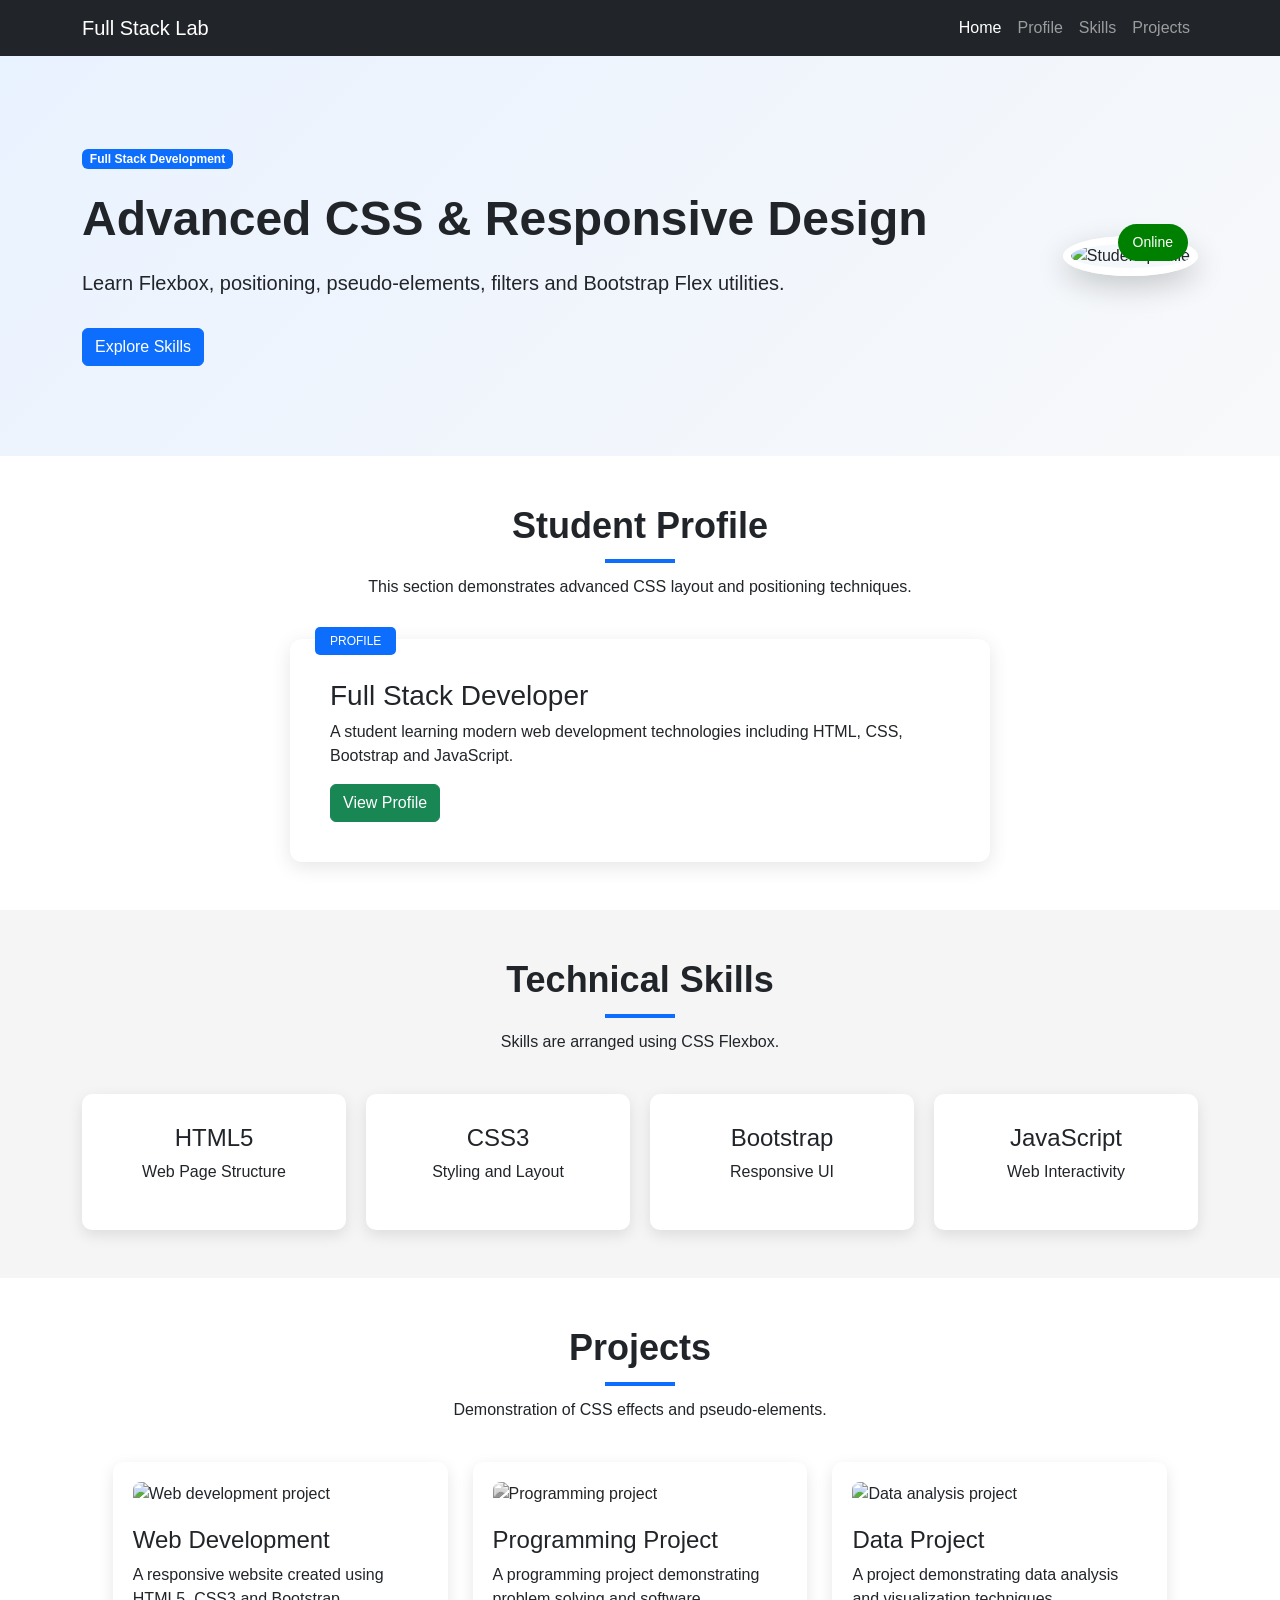
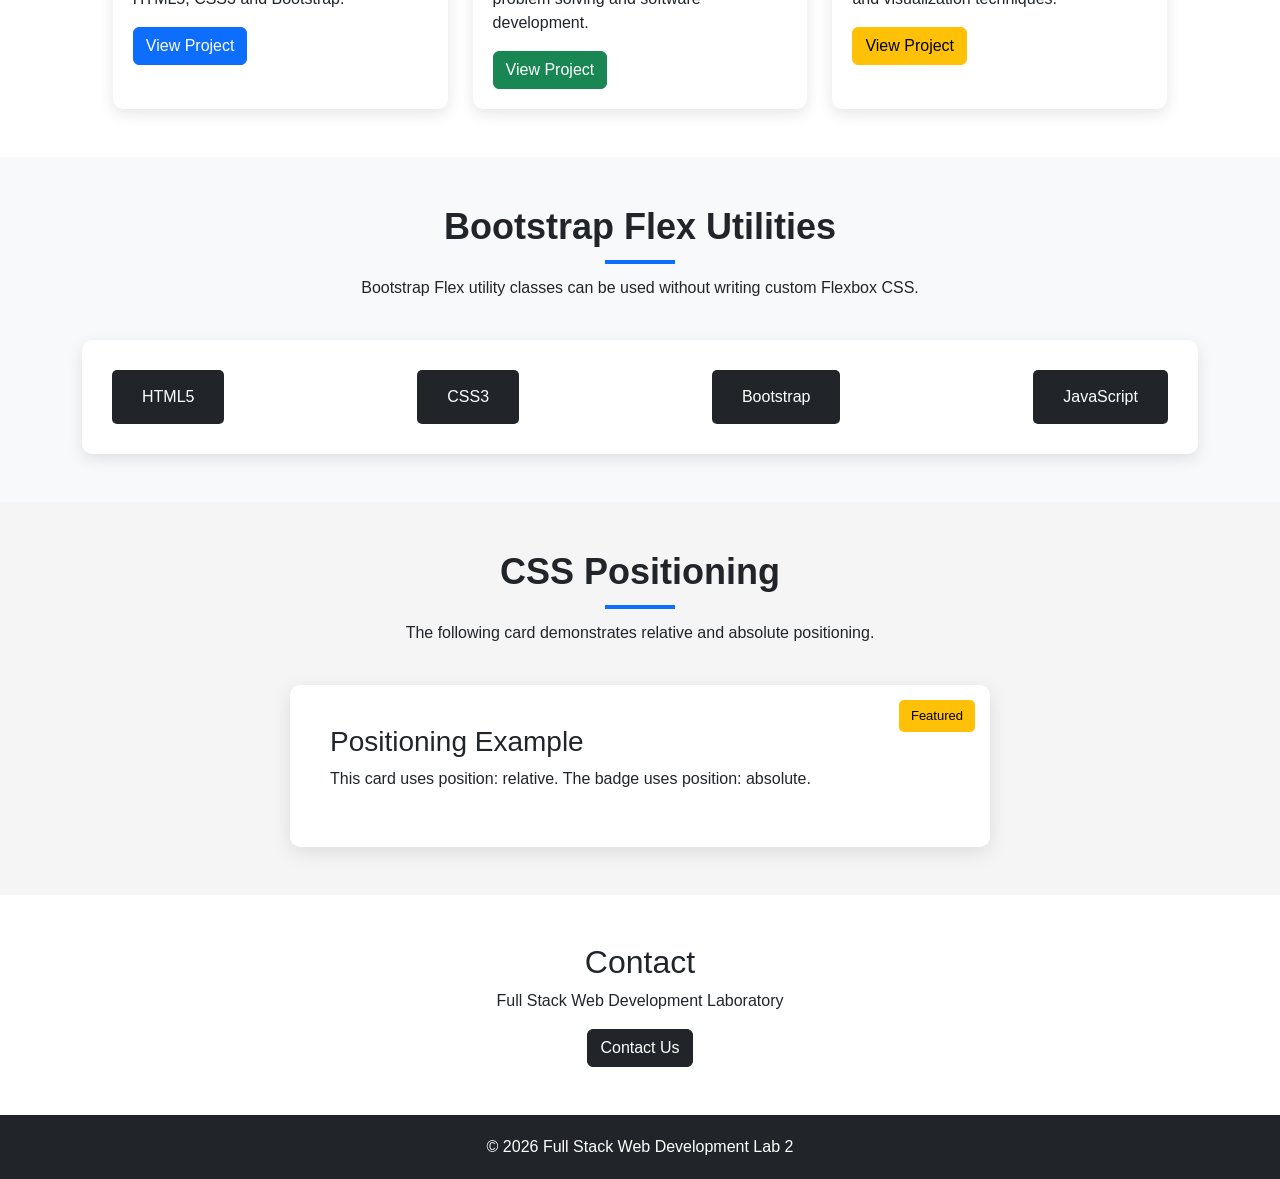
==== Lab02/index.html @ 1b422f26 "feat: complete Lab 2 advanced CSS and Bootstrap flex utilities Adds the Lab 02 project: responsive p" ====
<!DOCTYPE html>
<html lang="en">
<head>
    <meta charset="UTF-8">
    <meta name="viewport"
          content="width=device-width, initial-scale=1.0">
    <title>Advanced CSS - Full Stack Lab 2</title>

    <!-- Bootstrap CSS -->
    <link
        href="https://cdn.jsdelivr.net/npm/bootstrap@5.3.3/dist/css/bootstrap.min.css"
        rel="stylesheet">

    <!-- Custom CSS -->
    <link rel="stylesheet" href="style.css">
</head>
<body>

    <!-- ================= NAVIGATION BAR ================= -->
    <nav class="navbar navbar-expand-lg navbar-dark bg-dark sticky-top">
        <div class="container">
            <a class="navbar-brand" href="#">
                Full Stack Lab
            </a>
            <button
                class="navbar-toggler"
                type="button"
                data-bs-toggle="collapse"
                data-bs-target="#navbarMenu"
                aria-controls="navbarMenu"
                aria-expanded="false"
                aria-label="Toggle navigation">
                <span class="navbar-toggler-icon"></span>
            </button>
            <div
                class="collapse navbar-collapse"
                id="navbarMenu">
                <ul class="navbar-nav ms-auto">
                    <li class="nav-item">
                        <a class="nav-link active" href="#">
                            Home
                        </a>
                    </li>
                    <li class="nav-item">
                        <a class="nav-link" href="#profile">
                            Profile
                        </a>
                    </li>
                    <li class="nav-item">
                        <a class="nav-link" href="#skills">
                            Skills
                        </a>
                    </li>
                    <li class="nav-item">
                        <a class="nav-link" href="#projects">
                            Projects
                        </a>
                    </li>
                </ul>
            </div>
        </div>
    </nav>

    <!-- ================= HERO SECTION ================= -->
    <section class="hero-section">
        <div class="container">
            <div class="hero-content">
                <div>
                    <span class="badge bg-primary">
                        Full Stack Development
                    </span>
                    <h1>
                        Advanced CSS &amp; Responsive Design
                    </h1>
                    <p>
                        Learn Flexbox, positioning, pseudo-elements,
                        filters and Bootstrap Flex utilities.
                    </p>
                    <a href="#skills"
                       class="btn btn-primary">
                        Explore Skills
                    </a>
                </div>
                <div class="profile-image-container">
                    <img
                        src="https://images.unsplash.com/photo-1494790108377-be9c29b29330?auto=format&fit=crop&w=500&q=80"
                        alt="Student profile"
                        class="profile-image">

                    <span class="online-badge">
                        Online
                    </span>
                </div>
            </div>
        </div>
    </section>

    <!-- ================= PROFILE SECTION ================= -->
    <section id="profile" class="py-5">
        <div class="container">
            <div class="section-heading">
                <h2>Student Profile</h2>
                <p>
                    This section demonstrates advanced CSS layout
                    and positioning techniques.
                </p>
            </div>
            <div class="profile-card">
                <h3>Full Stack Developer</h3>
                <p>
                    A student learning modern web development
                    technologies including HTML, CSS, Bootstrap
                    and JavaScript.
                </p>
                <button class="btn btn-success">
                    View Profile
                </button>
            </div>
        </div>
    </section>

    <!-- ================= SKILLS SECTION ================= -->
    <section id="skills" class="skills-section py-5">
        <div class="container">
            <div class="section-heading">
                <h2>Technical Skills</h2>
                <p>
                    Skills are arranged using CSS Flexbox.
                </p>
            </div>

            <!-- CSS Flexbox -->
            <div class="skills-container">
                <div class="skill-box">
                    <h4>HTML5</h4>
                    <p>Web Page Structure</p>
                </div>
                <div class="skill-box">
                    <h4>CSS3</h4>
                    <p>Styling and Layout</p>
                </div>
                <div class="skill-box">
                    <h4>Bootstrap</h4>
                    <p>Responsive UI</p>
                </div>
                <div class="skill-box">
                    <h4>JavaScript</h4>
                    <p>Web Interactivity</p>
                </div>
            </div>
        </div>
    </section>

    <!-- ================= PROJECTS SECTION ================= -->
    <section id="projects" class="py-5">
        <div class="container">
            <div class="section-heading">
                <h2>Projects</h2>
                <p>
                    Demonstration of CSS effects and pseudo-elements.
                </p>
            </div>
            <div class="project-container">

                <!-- Project 1 -->
                <div class="project-card">
                    <div class="project-image">
                        <img
                            src="https://images.unsplash.com/photo-1498050108023-c5249f4df085?auto=format&fit=crop&w=600&q=80"
                            alt="Web development project">
                    </div>
                    <h4>Web Development</h4>
                    <p>
                        A responsive website created using HTML5,
                        CSS3 and Bootstrap.
                    </p>
                    <button class="btn btn-primary">
                        View Project
                    </button>
                </div>

                <!-- Project 2 -->
                <div class="project-card">
                    <div class="project-image grayscale">
                        <img
                            src="https://images.unsplash.com/photo-1555949963-aa79dcee981c?auto=format&fit=crop&w=600&q=80"
                            alt="Programming project">
                    </div>
                    <h4>Programming Project</h4>
                    <p>
                        A programming project demonstrating
                        problem solving and software development.
                    </p>
                    <button class="btn btn-success">
                        View Project
                    </button>
                </div>

                <!-- Project 3 -->
                <div class="project-card">
                    <div class="project-image">
                        <img
                            src="https://images.unsplash.com/photo-1551288049-bebda4e38f71?auto=format&fit=crop&w=600&q=80"
                            alt="Data analysis project">
                    </div>
                    <h4>Data Project</h4>
                    <p>
                        A project demonstrating data analysis
                        and visualization techniques.
                    </p>
                    <button class="btn btn-warning">
                        View Project
                    </button>
                </div>

            </div>
        </div>
    </section>

    <!-- ================= BOOTSTRAP FLEX SECTION ================= -->
    <section class="bootstrap-flex-section py-5">
        <div class="container">
            <div class="section-heading">
                <h2>Bootstrap Flex Utilities</h2>
                <p>
                    Bootstrap Flex utility classes can be used
                    without writing custom Flexbox CSS.
                </p>
            </div>
            <div class="d-flex justify-content-between
                        align-items-center flex-wrap
                        gap-3 bootstrap-demo">
                <div class="flex-item">
                    HTML5
                </div>
                <div class="flex-item">
                    CSS3
                </div>
                <div class="flex-item">
                    Bootstrap
                </div>
                <div class="flex-item">
                    JavaScript
                </div>
            </div>
        </div>
    </section>

    <!-- ================= POSITIONING DEMONSTRATION ================= -->
    <section class="position-section py-5">
        <div class="container">
            <div class="section-heading">
                <h2>CSS Positioning</h2>
                <p>
                    The following card demonstrates
                    relative and absolute positioning.
                </p>
            </div>

            <div class="position-card">
                <h3>Positioning Example</h3>
                <p>
                    This card uses position: relative.
                    The badge uses position: absolute.
                </p>
                <span class="featured-badge">
                    Featured
                </span>
            </div>
        </div>
    </section>

    <!-- ================= CONTACT ================= -->
    <section class="contact-section py-5">
        <div class="container text-center">
            <h2>Contact</h2>
            <p>
                Full Stack Web Development Laboratory
            </p>
            <button class="btn btn-dark">
                Contact Us
            </button>
        </div>
    </section>

    <!-- ================= FOOTER ================= -->
    <footer class="footer">
        <div class="container text-center">
            <p>
                &copy; 2026 Full Stack Web Development Lab 2
            </p>
        </div>
    </footer>

    <!-- Bootstrap JavaScript -->
    <script
        src="https://cdn.jsdelivr.net/npm/bootstrap@5.3.3/dist/js/bootstrap.bundle.min.js">
    </script>

</body>
</html>
---- Lab02/style.css ----
/* =========================================
   GENERAL STYLING
========================================= */

body {
    font-family: Arial, sans-serif;
    margin: 0;
    padding: 0;
    color: #212529;
}


/* =========================================
   HERO SECTION
========================================= */

.hero-section {
    background: linear-gradient(
        135deg,
        #e9f2ff,
        #f8f9fa
    );

    padding: 90px 20px;
}


/* CSS FLEXBOX */

.hero-content {
    display: flex;
    justify-content: space-between;
    align-items: center;
    gap: 50px;
}


/* =========================================
   HERO TEXT
========================================= */

.hero-content h1 {
    font-size: 48px;
    font-weight: bold;
    margin-top: 20px;
    margin-bottom: 20px;
}

.hero-content p {
    font-size: 20px;
    margin-bottom: 30px;
}


/* =========================================
   PROFILE IMAGE
========================================= */

.profile-image-container {
    position: relative;
}


/* CSS FILTER */

.profile-image {
    width: 280px;
    height: 280px;

    object-fit: cover;

    border-radius: 50%;

    border: 8px solid white;

    box-shadow:
        0 10px 30px rgba(0, 0, 0, 0.2);

    filter: saturate(1.2);
}


/* =========================================
   ABSOLUTE POSITIONING
========================================= */

.online-badge {
    position: absolute;

    bottom: 15px;
    right: 10px;

    background: green;
    color: white;

    padding: 8px 15px;

    border-radius: 20px;

    font-size: 14px;
}


/* =========================================
   SECTION HEADING
========================================= */

.section-heading {
    text-align: center;
    margin-bottom: 40px;
}

.section-heading h2 {
    font-size: 36px;
    font-weight: bold;
}


/* =========================================
   PSEUDO ELEMENTS
========================================= */

.section-heading h2::after {
    content: "";

    display: block;

    width: 70px;
    height: 4px;

    background: #0d6efd;

    margin: 12px auto;
}


/* =========================================
   PROFILE CARD
========================================= */

.profile-card {
    max-width: 700px;

    margin: auto;

    padding: 40px;

    background: white;

    border-radius: 12px;

    box-shadow:
        0 5px 20px rgba(0, 0, 0, 0.1);

    position: relative;
}


/* PSEUDO ELEMENT */

.profile-card::before {
    content: "PROFILE";

    position: absolute;

    top: -12px;
    left: 25px;

    background: #0d6efd;

    color: white;

    padding: 5px 15px;

    border-radius: 5px;

    font-size: 12px;
}


/* =========================================
   SKILLS SECTION
========================================= */

.skills-section {
    background: #f5f5f5;
}


/* =========================================
   CSS FLEXBOX
========================================= */

.skills-container {
    display: flex;

    justify-content: center;

    align-items: stretch;

    flex-wrap: wrap;

    gap: 20px;
}


.skill-box {
    flex: 1 1 200px;

    background: white;

    padding: 30px;

    text-align: center;

    border-radius: 10px;

    box-shadow:
        0 5px 15px rgba(0, 0, 0, 0.1);

    transition:
        transform 0.3s ease,
        box-shadow 0.3s ease;
}


/* CSS EFFECT */

.skill-box:hover {
    transform: translateY(-8px);

    box-shadow:
        0 10px 25px rgba(0, 0, 0, 0.2);
}


/* =========================================
   PROJECT SECTION
========================================= */

.project-container {
    display: flex;

    flex-wrap: wrap;

    justify-content: center;

    gap: 25px;
}


.project-card {
    width: 30%;

    min-width: 280px;

    padding: 20px;

    border-radius: 10px;

    background: white;

    box-shadow:
        0 5px 15px rgba(0, 0, 0, 0.1);

    transition: transform 0.3s ease;
}


.project-card:hover {
    transform: translateY(-10px);
}


/* =========================================
   PROJECT IMAGE
========================================= */

.project-image {
    overflow: hidden;

    border-radius: 8px;

    margin-bottom: 20px;
}


.project-image img {
    width: 100%;

    height: 200px;

    object-fit: cover;

    transition: transform 0.4s ease;
}


.project-image:hover img {
    transform: scale(1.08);
}


/* =========================================
   CSS FILTER
========================================= */

.grayscale img {
    filter: grayscale(100%);
}

.grayscale:hover img {
    filter: grayscale(0%);
}


/* =========================================
   BOOTSTRAP FLEX SECTION
========================================= */

.bootstrap-flex-section {
    background: #f8f9fa;
}


.bootstrap-demo {
    background: white;

    padding: 30px;

    border-radius: 10px;

    box-shadow:
        0 5px 15px rgba(0, 0, 0, 0.1);
}


.flex-item {
    background: #212529;

    color: white;

    padding: 15px 30px;

    border-radius: 5px;

    text-align: center;
}


/* =========================================
   POSITIONING
========================================= */

.position-section {
    background: #f5f5f5;
}


.position-card {
    position: relative;

    max-width: 700px;

    margin: auto;

    padding: 40px;

    background: white;

    border-radius: 10px;

    box-shadow:
        0 5px 20px rgba(0, 0, 0, 0.1);
}


.featured-badge {
    position: absolute;

    top: 15px;
    right: 15px;

    background: #ffc107;

    color: black;

    padding: 6px 12px;

    border-radius: 5px;

    font-size: 13px;
}


/* =========================================
   CONTACT
========================================= */

.contact-section {
    background: white;
}


/* =========================================
   FOOTER
========================================= */

.footer {
    background: #212529;

    color: white;

    padding: 20px 0;
}


.footer p {
    margin: 0;
}


/* =========================================
   RESPONSIVE DESIGN
========================================= */

@media (max-width: 768px) {

    .hero-content {
        flex-direction: column;

        text-align: center;
    }


    .hero-content h1 {
        font-size: 35px;
    }


    .hero-content p {
        font-size: 17px;
    }


    .profile-image {
        width: 220px;
        height: 220px;
    }


    .project-card {
        width: 100%;
    }


    .flex-item {
        width: 100%;
    }

}
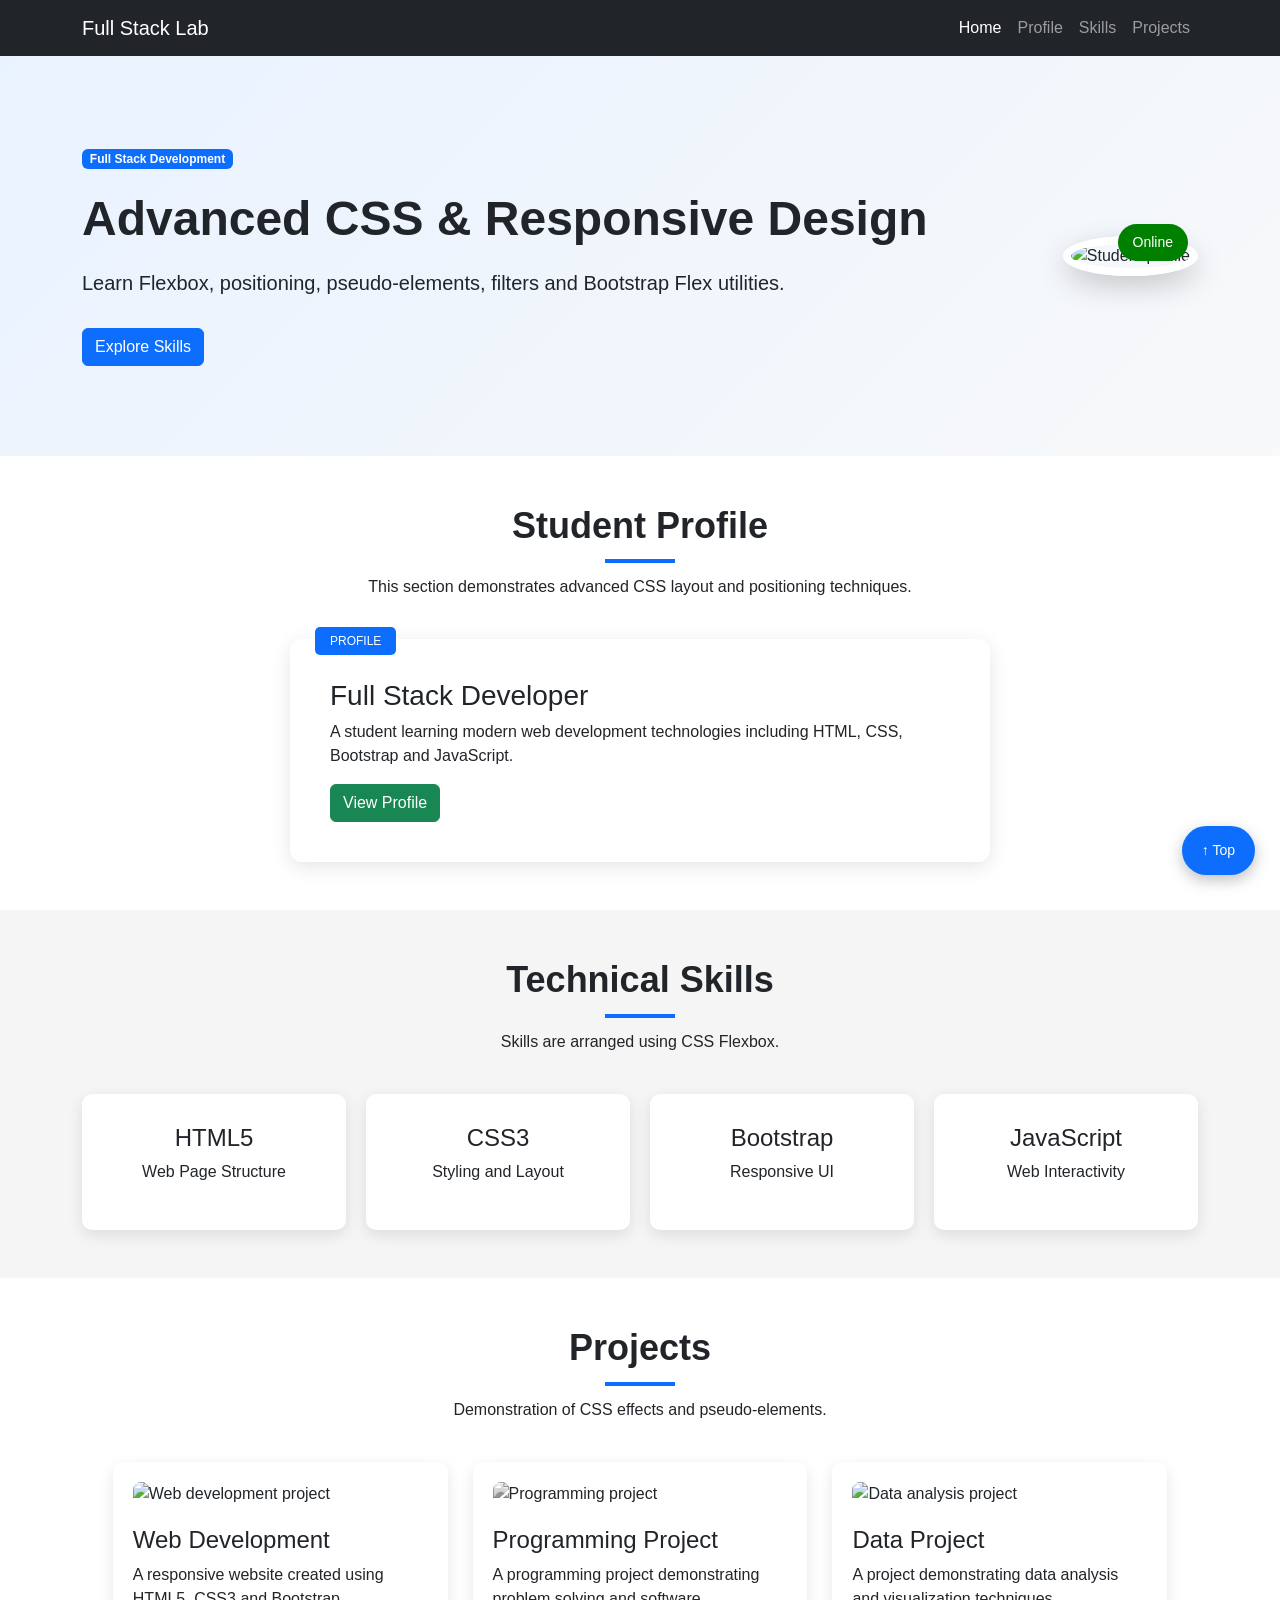
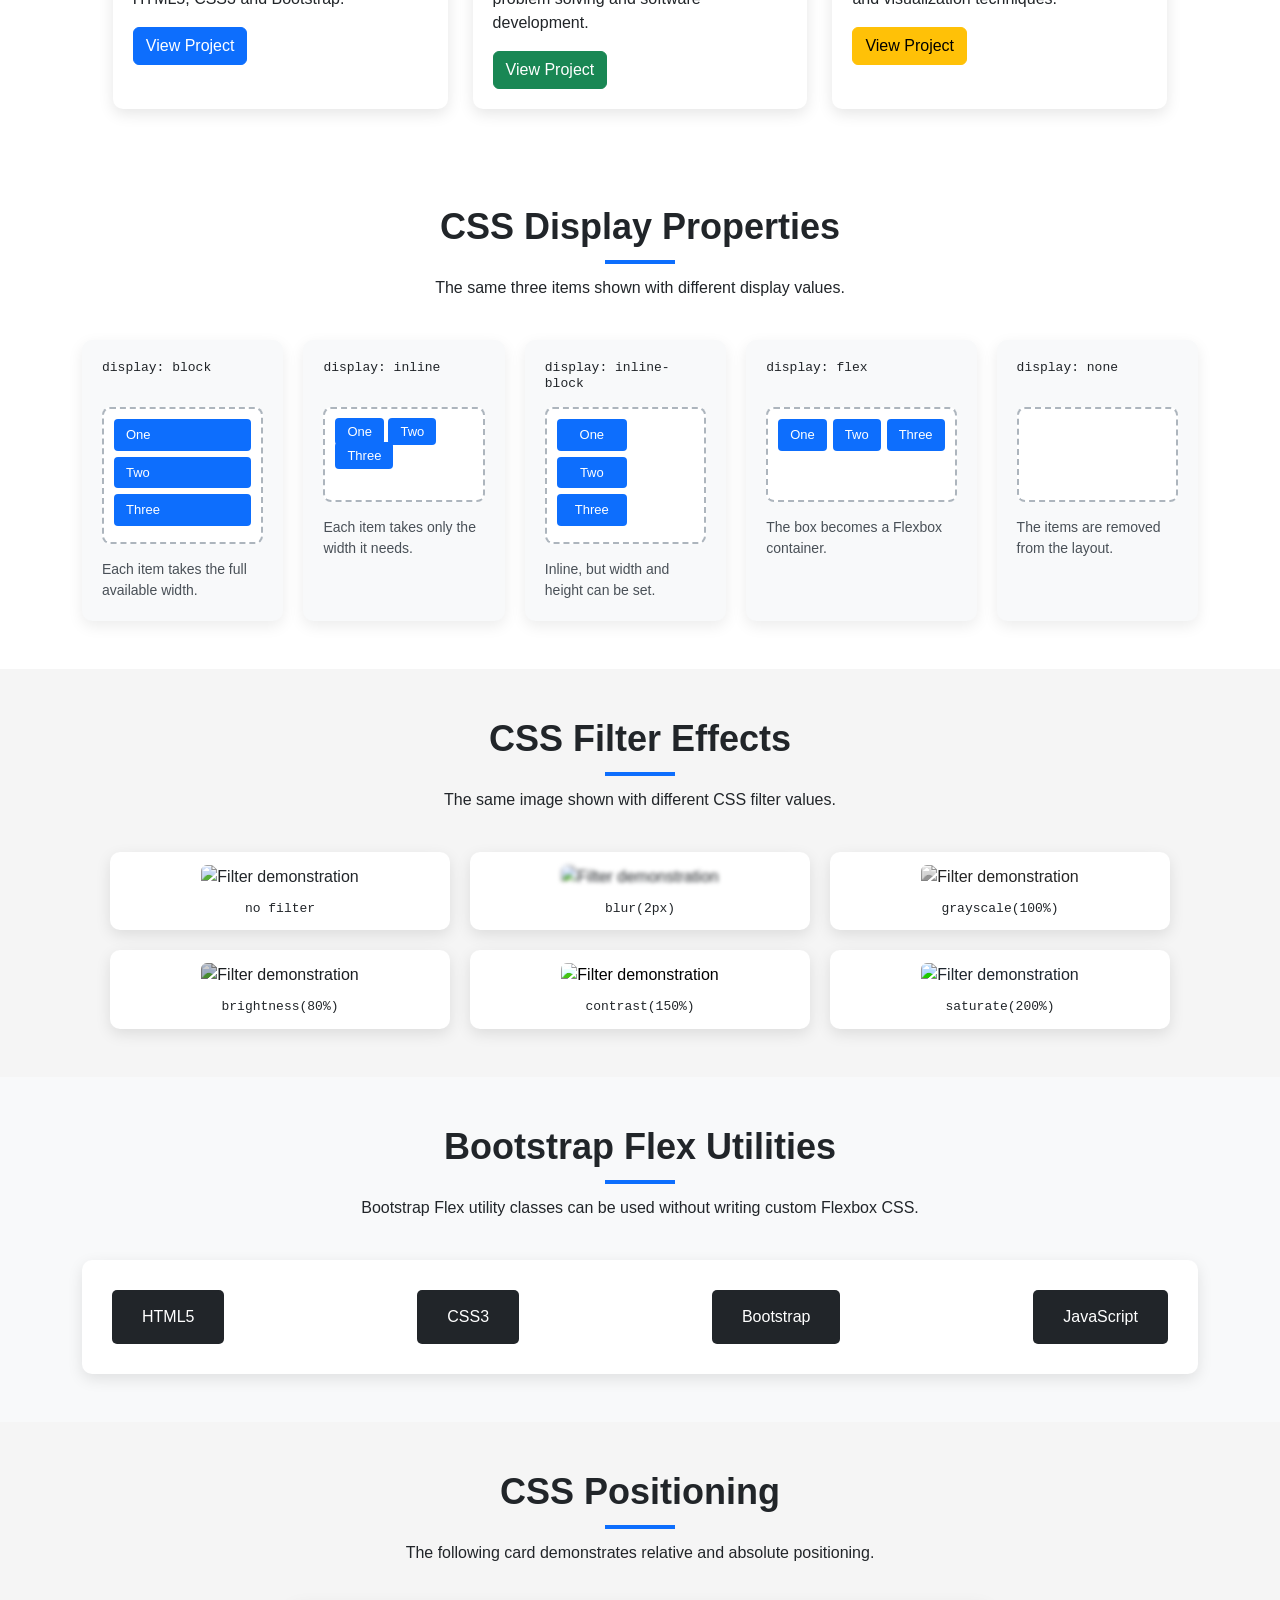
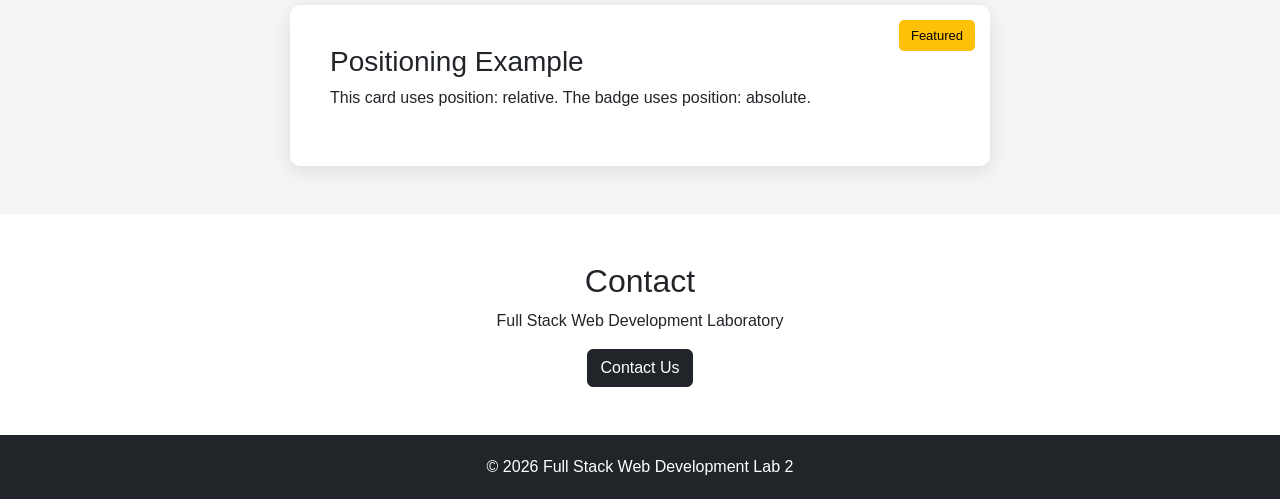
==== commit d250dacc: "feat: cover remaining Lab 2 objectives - Add a CSS Display Properties section demonstrating block, i" ====
--- a/Lab02/index.html
+++ b/Lab02/index.html
@@ -26,10 +26,7 @@
                 class="navbar-toggler"
                 type="button"
                 data-bs-toggle="collapse"
-                data-bs-target="#navbarMenu"
-                aria-controls="navbarMenu"
-                aria-expanded="false"
-                aria-label="Toggle navigation">
+                data-bs-target="#navbarMenu">
                 <span class="navbar-toggler-icon"></span>
             </button>
             <div
@@ -70,7 +67,7 @@
                         Full Stack Development
                     </span>
                     <h1>
-                        Advanced CSS &amp; Responsive Design
+                        Advanced CSS & Responsive Design
                     </h1>
                     <p>
                         Learn Flexbox, positioning, pseudo-elements,
@@ -213,6 +210,128 @@
                     </button>
                 </div>
 
+            </div>
+        </div>
+    </section>
+
+    <!-- ================= DISPLAY PROPERTIES ================= -->
+    <section class="display-section py-5">
+        <div class="container">
+            <div class="section-heading">
+                <h2>CSS Display Properties</h2>
+                <p>
+                    The same three items shown with different
+                    display values.
+                </p>
+            </div>
+            <div class="display-container">
+
+                <div class="display-demo demo-block">
+                    <h5>display: block</h5>
+                    <div class="demo-box">
+                        <span>One</span>
+                        <span>Two</span>
+                        <span>Three</span>
+                    </div>
+                    <p>Each item takes the full available width.</p>
+                </div>
+
+                <div class="display-demo demo-inline">
+                    <h5>display: inline</h5>
+                    <div class="demo-box">
+                        <span>One</span>
+                        <span>Two</span>
+                        <span>Three</span>
+                    </div>
+                    <p>Each item takes only the width it needs.</p>
+                </div>
+
+                <div class="display-demo demo-inline-block">
+                    <h5>display: inline-block</h5>
+                    <div class="demo-box">
+                        <span>One</span>
+                        <span>Two</span>
+                        <span>Three</span>
+                    </div>
+                    <p>Inline, but width and height can be set.</p>
+                </div>
+
+                <div class="display-demo demo-flex">
+                    <h5>display: flex</h5>
+                    <div class="demo-box">
+                        <span>One</span>
+                        <span>Two</span>
+                        <span>Three</span>
+                    </div>
+                    <p>The box becomes a Flexbox container.</p>
+                </div>
+
+                <div class="display-demo demo-none">
+                    <h5>display: none</h5>
+                    <div class="demo-box">
+                        <span>One</span>
+                        <span>Two</span>
+                        <span>Three</span>
+                    </div>
+                    <p>The items are removed from the layout.</p>
+                </div>
+            </div>
+        </div>
+    </section>
+
+    <!-- ================= CSS FILTER EFFECTS ================= -->
+    <section class="filter-section py-5">
+        <div class="container">
+            <div class="section-heading">
+                <h2>CSS Filter Effects</h2>
+                <p>
+                    The same image shown with different
+                    CSS filter values.
+                </p>
+            </div>
+            <div class="filter-container">
+
+                <figure class="filter-item filter-none">
+                    <img
+                        src="https://images.unsplash.com/photo-1498050108023-c5249f4df085?auto=format&fit=crop&w=400&q=80"
+                        alt="Filter demonstration">
+                    <figcaption>no filter</figcaption>
+                </figure>
+
+                <figure class="filter-item filter-blur">
+                    <img
+                        src="https://images.unsplash.com/photo-1498050108023-c5249f4df085?auto=format&fit=crop&w=400&q=80"
+                        alt="Filter demonstration">
+                    <figcaption>blur(2px)</figcaption>
+                </figure>
+
+                <figure class="filter-item filter-grayscale">
+                    <img
+                        src="https://images.unsplash.com/photo-1498050108023-c5249f4df085?auto=format&fit=crop&w=400&q=80"
+                        alt="Filter demonstration">
+                    <figcaption>grayscale(100%)</figcaption>
+                </figure>
+
+                <figure class="filter-item filter-brightness">
+                    <img
+                        src="https://images.unsplash.com/photo-1498050108023-c5249f4df085?auto=format&fit=crop&w=400&q=80"
+                        alt="Filter demonstration">
+                    <figcaption>brightness(80%)</figcaption>
+                </figure>
+
+                <figure class="filter-item filter-contrast">
+                    <img
+                        src="https://images.unsplash.com/photo-1498050108023-c5249f4df085?auto=format&fit=crop&w=400&q=80"
+                        alt="Filter demonstration">
+                    <figcaption>contrast(150%)</figcaption>
+                </figure>
+
+                <figure class="filter-item filter-saturate">
+                    <img
+                        src="https://images.unsplash.com/photo-1498050108023-c5249f4df085?auto=format&fit=crop&w=400&q=80"
+                        alt="Filter demonstration">
+                    <figcaption>saturate(200%)</figcaption>
+                </figure>
             </div>
         </div>
     </section>
@@ -292,6 +411,9 @@
         </div>
     </footer>
 
+    <!-- ================= BACK TO TOP (POSITION FIXED) ================= -->
+    <a href="#" class="back-to-top">&uarr; Top</a>
+
     <!-- Bootstrap JavaScript -->
     <script
         src="https://cdn.jsdelivr.net/npm/bootstrap@5.3.3/dist/js/bootstrap.bundle.min.js">
--- a/Lab02/style.css
+++ b/Lab02/style.css
@@ -421,6 +421,259 @@
 
 
 /* =========================================
+   DISPLAY PROPERTIES
+========================================= */
+
+.display-section {
+    background: white;
+}
+
+
+.display-container {
+    display: flex;
+
+    flex-wrap: wrap;
+
+    justify-content: center;
+
+    gap: 20px;
+}
+
+
+.display-demo {
+    flex: 1 1 200px;
+
+    max-width: 260px;
+
+    background: #f8f9fa;
+
+    padding: 20px;
+
+    border-radius: 10px;
+
+    box-shadow:
+        0 5px 15px rgba(0, 0, 0, 0.08);
+}
+
+
+.display-demo h5 {
+    font-family: monospace;
+
+    font-size: 13px;
+
+    min-height: 32px;
+
+    margin-bottom: 15px;
+}
+
+
+.display-demo p {
+    font-size: 14px;
+
+    margin: 15px 0 0;
+
+    color: #495057;
+}
+
+
+.demo-box {
+    background: white;
+
+    border: 2px dashed #adb5bd;
+
+    border-radius: 8px;
+
+    padding: 10px;
+
+    min-height: 95px;
+}
+
+
+.demo-box span {
+    background: #0d6efd;
+
+    color: white;
+
+    padding: 6px 12px;
+
+    border-radius: 4px;
+
+    font-size: 13px;
+}
+
+
+/* CSS DISPLAY VALUES */
+
+.demo-block .demo-box span {
+    display: block;
+
+    margin-bottom: 6px;
+}
+
+
+.demo-inline .demo-box span {
+    display: inline;
+}
+
+
+.demo-inline-block .demo-box span {
+    display: inline-block;
+
+    width: 70px;
+
+    text-align: center;
+
+    margin: 0 4px 6px 0;
+}
+
+
+.demo-flex .demo-box {
+    display: flex;
+
+    align-items: flex-start;
+
+    gap: 6px;
+}
+
+
+.demo-none .demo-box span {
+    display: none;
+}
+
+
+/* =========================================
+   CSS FILTER EFFECTS
+========================================= */
+
+.filter-section {
+    background: #f5f5f5;
+}
+
+
+.filter-container {
+    display: flex;
+
+    flex-wrap: wrap;
+
+    justify-content: center;
+
+    gap: 20px;
+}
+
+
+.filter-item {
+    flex: 1 1 280px;
+
+    max-width: 340px;
+
+    margin: 0;
+
+    background: white;
+
+    padding: 12px;
+
+    border-radius: 10px;
+
+    box-shadow:
+        0 5px 15px rgba(0, 0, 0, 0.1);
+
+    text-align: center;
+}
+
+
+.filter-item img {
+    width: 100%;
+
+    height: 130px;
+
+    object-fit: cover;
+
+    border-radius: 6px;
+}
+
+
+.filter-item figcaption {
+    margin-top: 10px;
+
+    font-family: monospace;
+
+    font-size: 13px;
+}
+
+
+.filter-blur img {
+    filter: blur(2px);
+}
+
+.filter-grayscale img {
+    filter: grayscale(100%);
+}
+
+.filter-brightness img {
+    filter: brightness(80%);
+}
+
+.filter-contrast img {
+    filter: contrast(150%);
+}
+
+.filter-saturate img {
+    filter: saturate(200%);
+}
+
+
+/* =========================================
+   STICKY POSITIONING
+
+   position: sticky is applied by Bootstrap's
+   .sticky-top class on the navigation bar,
+   so no custom rule is needed here.
+========================================= */
+
+
+/* =========================================
+   FIXED POSITIONING
+========================================= */
+
+.back-to-top {
+    position: fixed;
+
+    bottom: 25px;
+    right: 25px;
+
+    z-index: 1030;
+
+    background: #0d6efd;
+
+    color: white;
+
+    padding: 14px 20px;
+
+    border-radius: 30px;
+
+    text-decoration: none;
+
+    font-size: 14px;
+
+    box-shadow:
+        0 5px 15px rgba(0, 0, 0, 0.25);
+
+    transition:
+        transform 0.3s ease,
+        background 0.3s ease;
+}
+
+
+.back-to-top:hover {
+    background: #0b5ed7;
+
+    color: white;
+
+    transform: translateY(-4px);
+}
+
+
+/* =========================================
    RESPONSIVE DESIGN
 ========================================= */
 
@@ -458,4 +711,16 @@
         width: 100%;
     }
 
-}
+
+    .display-demo,
+    .filter-item {
+        max-width: 100%;
+    }
+
+
+    .back-to-top {
+        bottom: 15px;
+        right: 15px;
+    }
+
+}
